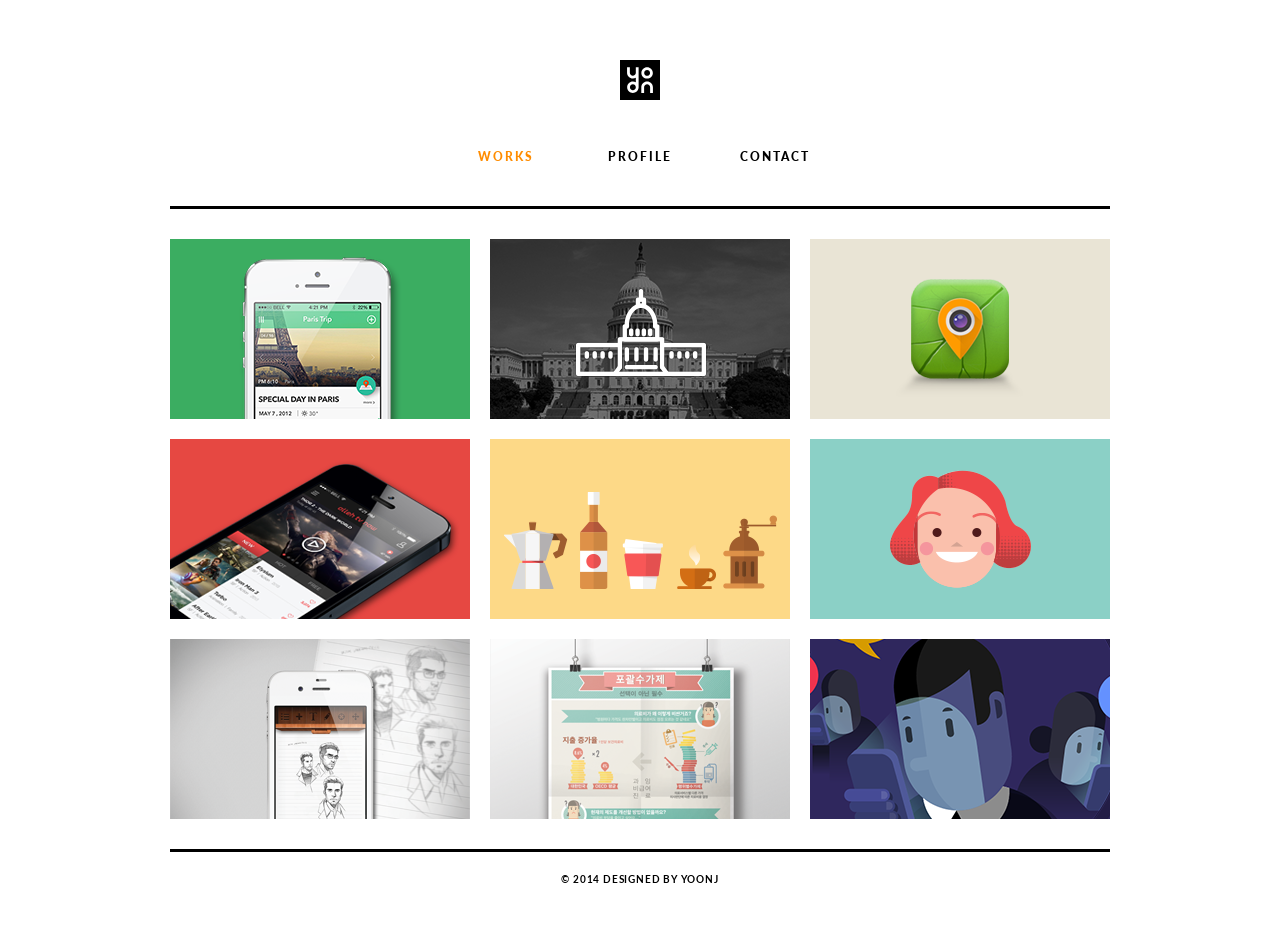
==== index.html @ b0f19c1f "08/25" ====
<!DOCTYPE html>
<!--[if lt IE 7]>      <html class="no-js lt-ie9 lt-ie8 lt-ie7"> <![endif]-->
<!--[if IE 7]>         <html class="no-js lt-ie9 lt-ie8"> <![endif]-->
<!--[if IE 8]>         <html class="no-js lt-ie9"> <![endif]-->
<!--[if gt IE 8]><!--> <html class="no-js"> <!--<![endif]-->
<head>
    <meta charset="utf-8">
    <meta http-equiv="X-UA-Compatible" content="IE=edge">
    <title></title>
    <meta name="description" content="">
    <meta name="viewport" content="width=device-width, initial-scale=1">

    <!-- Place favicon.ico and apple-touch-icon.png in the root directory -->

    <link rel="stylesheet" href="css/normalize.css">
    <link rel="stylesheet" href="css/reset.css"/>
    <link rel="stylesheet" href="css/main.css">
    <script src="js/vendor/modernizr-2.6.2.min.js"></script>
    <link href='http://fonts.googleapis.com/css?family=Lato:400,700,900' rel='stylesheet' type='text/css'>
</head>
<body>
<!--[if lt IE 7]>
<p class="browsehappy">You are using an <strong>outdated</strong> browser. Please <a href="http://browsehappy.com/">upgrade your browser</a> to improve your experience.</p>
<![endif]-->

<!-- Add your site or application content here -->
<header class="x-major">
    <div class="x-mobile">
        <h1 class="x-logo-wrap">
            <a class="x-logo ir" href="index.html">logo</a>
        </h1>
        <nav>
            <ul>
                <li class="x-align-middle" style="text-align: left">
                    <a href="." class="x-align-block" style="color: darkorange" >Works</a>
                </li>
                <li class="x-align-middle">
                    <a href="." class="x-align-block">Profile</a>
                </li>
                <li class="x-align-middle" style="text-align: right">
                    <a href="." class="x-align-block">Contact</a>
                </li>
            </ul>
        </nav>
    </div>

    <div class="x-com">
        <h1 class="x-logo-wrap">
            <a class="x-logo ir" href="index.html">logo</a>
        </h1>
        <nav>
            <ul>
                <li class="x-align-middle">
                    <a href="." class="x-align-block" style="color: darkorange">Works</a>
                </li>
                <li class="x-align-middle">
                    <a href="." class="x-align-block">Profile</a>
                </li>
                <li class="x-align-middle">
                    <a href="." class="x-align-block">Contact</a>
                </li>
            </ul>
        </nav>
    </div>
</header>




<style>
/*========================= 모바일 스크린 영역 ================================================= */
    .container{
        max-width: 340px;
        margin: 30px auto 30px auto;
        /*background-color: bisque;*/
    }
    .box{
        width: 340px;
        height: 204px;
        float: none;
        margin: 0 auto 20px auto;
        padding: 0px;
        box-sizing: border-box;
        display: block;
    }
    .box-2{
        width: 340px;
        height: 204px;
        float: none;
        padding: 0px;
        margin-bottom: 20px;
        display: block;
        box-sizing: border-box;
    }
    /*.box .img {
        width: 100%;
        padding-top: 100%;
        background-size: cover;
        background-position: center;
    }*/
    .with-img{
        padding-top: 0;
    }

    .footer{
        max-width: 340px;
        margin: 0 auto;
        display: block;
        border-top: 3.5px solid rgba(0, 0, 0, 1);
        height: 47px;
        background-position: center;
        text-align: center;
    }

    .footer .x-align-block{
        margin-top: 20px;
        display: inline-block;
        height: 80px;
        color: rgba(0, 0, 0, 1);
        letter-spacing: 0.5px;
        font-size: 10px;
        font-family: "Lato";
        font-weight: 700;
        text-transform: uppercase;
    }

    /*여기서부터 모바일 1단일 때의 transition 효과*/
    h1 {
        display: inline-block;
        padding: 0px;
        margin: 0px;
        font-family: "Lato";
        font-weight: 700;
    }

    .caption-style-1 {
        list-style-type: none;
        margin: 0px;
        padding: 0px;

    }

    .caption-style-1 li {
        float: left;
        padding: 0px;
        position: relative;
        overflow: hidden;
    }

    .caption-style-1 li:hover .caption {
        opacity: 1;

    }

    .caption-style-1 img {
        margin: 0px;
        padding: 0px;
        float: left;
        z-index: 4;
    }

    .caption-style-1 .caption {
        cursor: pointer;
        position: absolute;
        opacity: 0;
        -webkit-transition: all 0.3s ease-in-out;
        -moz-transition: all 0.3s ease-in-out;
        -o-transition: all 0.3s ease-in-out;
        -ms-transition: all 0.3s ease-in-out;
        transition: all 0.5s ease-in-out;

    }

    .caption-style-1 .blur {
        background-color: rgba(0, 0, 0, 0.7);
        height: 204px;
        width: 340px;
        z-index: 5;
        position: absolute;
    }

    .caption-style-1 .caption-text h1 {
        vertical-align: middle;
        text-transform: uppercase;
        font-size: 16px;
        letter-spacing: 1.5px;
    }

    .caption-style-1 .caption-text {
        display: inline-block;
        z-index: 10;
        color: #fff;
        position: absolute;
        text-align: center;
        vertical-align: middle;
        width: 340px;
        height: 204px;
    }

    .caption-style-1 .caption-text:before {
        width: 0;
        height: 100%;
        content: '';
        vertical-align: middle;
        display: inline-block;
        margin-left: -0.25em;
    }
    .caption {
        left: 0;
        top: 0;
    }



/*========================= 컴퓨터 스크린 영역 ================================================= */

    @media only screen and (min-width: 960px) {
        /* 여기는 컴퓨터 스크린 영역 - Lier, 2014. 8. 14. 오후 6:43 */
        /*.box {
            width: 33.3%;
        }*/

        header.x-major {
            border-bottom: 3.5px solid rgba(0, 0, 0, 1);
            max-width: 940px;
        }

        .x-mobile {
            display: none;
        }

        .x-com {
            display: block;
        }

        .x-com nav ul li{
            width: 130px;
            height: 100px;
            /*background-color: red;*/
        }

        .description-title {
            max-width: 940px;
            margin: 30px auto 30px auto;
        }

        .container {
            max-width: 940px;
            margin: 30px auto 10px auto;
            /*background-color: royalblue;*/
        }

        .box {
            width: 300px;
            height: 180px;
            float: left;
            margin: 0 20px 20px 0;
            padding: 0px;
            box-sizing: border-box;
        }

        .box-2 {
            width: 300px;
            height: 180px;
            float: left;
            margin: 0 0 20px 0;
            padding: 0px;
            box-sizing: border-box;
        }

        .box .img {
            width: 100%;
            padding-top: 100%;
            background-size: cover;
            background-position: center;
        }

        .with-img {
            padding-top: 0;
        }

        .footer {
            max-width: 940px;
            display: block;
            border-top: 3px solid rgba(0, 0, 0, 1);
            height: 47px;
            background-position: center;
            text-align: center;
        }

        .footer .x-align-block {
            display: inline-block;
            height: 80px;
            color: rgba(0, 0, 0, 1);
            letter-spacing: 0.8px;
            font-size: 10px;
            font-family: "Lato";
            font-weight: 700;
            text-transform: uppercase;
        }

        /*여기서부터 웹 3단일 때의 transition 효과*/
        h1 {
            display: inline-block;
            padding: 0px;
            margin: 0px;
            font-family: "Lato";
            font-weight: 700;
        }
        .caption-style-1 {
            list-style-type: none;
            margin: 0px;
            padding: 0px;
        }
        .caption-style-1 li {
            float: left;
            padding: 0px;
            position: relative;
            overflow: hidden;
        }
        .caption-style-1 li:hover .caption {
            opacity: 1;

        }
        .caption-style-1 img {
            margin: 0px;
            padding: 0px;
            float: left;
            z-index: 4;
        }
        .caption-style-1 .caption {
            cursor: pointer;
            position: absolute;
            opacity: 0;
            -webkit-transition: all 0.3s ease-in-out;
            -moz-transition: all 0.3s ease-in-out;
            -o-transition: all 0.3s ease-in-out;
            -ms-transition: all 0.3s ease-in-out;
            transition: all 0.3s ease-in-out;
        }
        .caption-style-1 .blur {
            background-color: rgba(0, 0, 0, 0.7);
            height: 180px;
            width: 300px;
            z-index: 5;
            position: absolute;
        }
        .caption-style-1 .caption-text h1 {
            vertical-align: middle;
            text-transform: uppercase;
            font-size: 16px;
            letter-spacing: 1.5px;
        }
        .caption-style-1 .caption-text {
            display: inline-block;
            z-index: 10;
            color: #fff;
            position: absolute;
            text-align: center;
            vertical-align: middle;
            width: 300px;
            height: 180px;
        }
        .caption-style-1 .caption-text:before {
            width: 0;
            height: 100%;
            content: '';
            vertical-align: middle;
            display: inline-block;
            margin-left: -0.25em;
        }

        .caption {
            left: 0;
            top: 0;
        }
    }


/*========================= 타블렛 스크린 영역 ================================================= */

    @media only screen and (min-width: 705px) and (max-width: 959px) {
        /* 여기는 타블렛 정도의 영역 - Lier, 2014. 8. 14. 오후 6:44 */

        header.x-major {
            border-bottom: 3.5px solid rgba(0, 0, 0, 1);
            max-width: 620px;
        }


        .container {
            max-width: 670px;
            margin: 30px auto 0px auto;
            /*background-color: royalblue;*/
        }

        .box {
            width: 300px;
            height: 180px;
            float: left;
            margin: 0 20px 20px 0;
            padding: 0px;
            box-sizing: border-box;
        }

        .box-2 {
            width: 300px;
            height: 180px;
            float: none;
            margin: 0 20px 20px 0;
            padding: 0px;
            box-sizing: border-box;
        }

        .footer {
            max-width: 620px;
            display: block;
            border-top: 3px solid rgba(0, 0, 0, 1);
            height: 47px;
            background-position: center;
            text-align: center;
        }

        /*여기서부터 2단일 때의 transition 효과*/

        .caption {
            margin: 0 20px 20px 0;
        }

        h1 {
            display: inline-block;
            padding: 0px;
            margin: 0px;
            font-family: "Lato";
            font-weight: 700;
        }

        .caption-style-1 {
            list-style-type: none;
            margin: 0 0 0 25px;
            padding: 0px;

        }

        .caption-style-1 li {
            float: left;
            padding: 0px;
            position: relative;
            overflow: hidden;
        }

        .caption-style-1 li:hover .caption {
            opacity: 1;

        }

        .caption-style-1 img {
            margin: 0px;
            padding: 0px;
            float: left;
            z-index: 4;
        }

        .caption-style-1 .caption {
            cursor: pointer;
            position: absolute;
            opacity: 0;
            -webkit-transition: all 0.3s ease-in-out;
            -moz-transition: all 0.3s ease-in-out;
            -o-transition: all 0.3s ease-in-out;
            -ms-transition: all 0.3s ease-in-out;
            transition: all 0.5s ease-in-out;

        }

        .caption-style-1 .blur {
            background-color: rgba(0, 0, 0, 0.7);
            height: 180px;
            width: 300px;
            z-index: 5;
            position: absolute;
        }

        .caption-style-1 .caption-text h1 {
            vertical-align: middle;
            text-transform: uppercase;
            font-size: 16px;
            letter-spacing: 1.5px;
        }

        .caption-style-1 .caption-text {
            display: inline-block;
            z-index: 10;
            color: #fff;
            position: absolute;
            text-align: center;
            vertical-align: middle;
            width: 300px;
            height: 180px;
        }

        .caption-style-1 .caption-text:before {
            width: 0;
            height: 100%;
            content: '';
            vertical-align: middle;
            display: inline-block;
            margin-left: -0.25em;
        }
        .caption {
            left: 0;
            top: 0;
        }
    }

</style>

<div class="container clearfix">
    <ul class="caption-style-1">
        <li>
            <a class="box with-img" href="css/ato.png">
                <img src="css/ato.png" width="100%" height="100%"/>
            </a>

            <a class="caption" href="work.html">
                <div class="blur"></div>
                <div class="caption-text">
                    <h1>ATO App</h1>
                </div>
            </a>
        </li>
        <li>
            <a class="box with-img" href="css/tour_icon.png">
                <img src="css/tour_icon.png" width="100%" height="100%"/>
            </a>
            <a class="caption" href="tour_icon.html">
                <div class="blur"></div>
                <div class="caption-text">
                    <h1>Touristic icons</h1>
                </div>
            </a>
        </li>
        <li>
            <a class="box-2 with-img" href="css/ecotour.png">
                <img src="css/ecotour.png" width="100%" height="100%"/>
            </a>
            <a class="caption" href=".">
                <div class="blur"></div>
                <div class="caption-text">
                    <h1>ECOTOUR app</h1>
                </div>
            </a>
        </li>
        <li>
            <a class="box with-img" href="css/kt.png">
                <img src="css/kt.png" width="100%" height="100%"/>
            </a>
            <a class="caption" href=".">
                <div class="blur"></div>
                <div class="caption-text">
                    <h1>OLLEH TV app</h1>
                </div>
            </a>
        </li>
        <li>
            <a class="box with-img" href="css/twomen_cafe.png">
                <img src="css/twomen_cafe.png" width="100%" height="100%"/>
            </a>
            <a class="caption" href=".">
                <div class="blur"></div>
                <div class="caption-text">
                    <h1>Twomen's cafe graphic</h1>
                </div>
            </a>
        </li>
        <li>
            <a class="box-2 with-img" href="css/birthday_card.png">
                <img src="css/birthday_card.png" width="100%" height="100%"/>
            </a>
            <a class="caption" href="">
                <div class="blur"></div>
                <div class="caption-text">
                    <h1>Birthday card</h1>
                </div>
            </a>
        </li>
        <li>
            <a class="box with-img" href="css/lolnote.png">
                <img src="css/lolnote.png" width="100%" height="100%"/>
            </a>
            <a class="caption" href=".">
                <div class="blur"></div>
                <div class="caption-text">
                    <h1>Lolnote app</h1>
                </div>
            </a>
        </li>
        <li>
            <a class="box with-img" href="css/info.png">
                <img src="css/info.png" width="100%" height="100%"/>
            </a>
            <a class="caption" href=".">
                <div class="blur"></div>
                <div class="caption-text">
                    <h1>medical infographic</h1>
                </div>
            </a>
        </li>
        <li>
            <a class="box-2 with-img" href="css/no_smart.png">
                <img src="css/no_smart.png" width="100%" height="100%"/>
            </a>
            <a class="caption" href=".">
                <div class="blur"></div>
                <div class="caption-text">
                    <h1>Ain't no smart</h1>
                </div>
            </a>
        </li>

    </ul>
</div>

<footer class="footer">
        <a class="x-align-block">© 2014 Designed by YoonJ</a>
    </li>
</footer>

<script src="//ajax.googleapis.com/ajax/libs/jquery/1.10.2/jquery.min.js"></script>
<script>window.jQuery || document.write('<script src="js/vendor/jquery-1.10.2.min.js"><\/script>')</script>
<script src="js/plugins.js"></script>
<script src="js/main.js"></script>

<!-- Google Analytics: change UA-XXXXX-X to be your site's ID. -->
<script>
    (function(b,o,i,l,e,r){b.GoogleAnalyticsObject=l;b[l]||(b[l]=
            function(){(b[l].q=b[l].q||[]).push(arguments)});b[l].l=+new Date;
        e=o.createElement(i);r=o.getElementsByTagName(i)[0];
        e.src='//www.google-analytics.com/analytics.js';
        r.parentNode.insertBefore(e,r)}(window,document,'script','ga'));
    ga('create','UA-XXXXX-X');ga('send','pageview');
</script>
</body>
</html>
---- css/main.css ----
/*! HTML5 Boilerplate v4.3.0 | MIT License | http://h5bp.com/ */

/*
 * What follows is the result of much research on cross-browser styling.
 * Credit left inline and big thanks to Nicolas Gallagher, Jonathan Neal,
 * Kroc Camen, and the H5BP dev community and team.
 */

/* ==========================================================================
   Base styles: opinionated defaults
   ========================================================================== */

html,
button,
input,
select,
textarea {
    color: #222;
}

html {
    font-size: 1em;
    line-height: 1.4;
}

/*
 * Remove text-shadow in selection highlight: h5bp.com/i
 * These selection rule sets have to be separate.
 * Customize the background color to match your design.
 */

::-moz-selection {
    background: #b3d4fc;
    text-shadow: none;
}

::selection {
    background: #b3d4fc;
    text-shadow: none;
}

/*
 * A better looking default horizontal rule
 */

hr {
    display: block;
    height: 1px;
    border: 0;
    border-top: 1px solid #ccc;
    margin: 1em 0;
    padding: 0;
}

/*
 * Remove the gap between images, videos, audio and canvas and the bottom of
 * their containers: h5bp.com/i/440
 */

audio,
canvas,
img,
video {
    vertical-align: middle;
}

/*
 * Remove default fieldset styles.
 */

fieldset {
    border: 0;
    margin: 0;
    padding: 0;
}

/*
 * Allow only vertical resizing of textareas.
 */






/*링크된 글에 밑줄 지울때 사용*/
a{
    text-decoration: none;
}

.x-mobile {
    display: block;
}

.x-com {
    display: none;
}

.x-logo {
    display: inline-block;
    background-repeat: no-repeat;
    background-position: center;
    background-size: cover;
}

header.x-major .x-align-middle{
    display: inline-block;
    /*background-color: red;*/
}

.x-align-middle:before {
    width: 0;
    height: 100%;
    content: '';
    vertical-align: middle;
    text-align: left;
    display: inline-block;
    margin-left: -0.25em;
}

header.x-major{
    text-align: center;
    background-position: center;
    margin: 0 auto;
}

header.x-major .x-logo-wrap .x-logo{
    width: 40px;
    height: 40px;
    margin-top: 60px;
    background-image: url("yoonjlogo2.svg");
    transition: background 0.4s ease-in;
}

header.x-major .x-logo-wrap .x-logo:hover{
    width: 40px;
    height: 40px;
    background-image: url("yoonjlogo.svg");
    transition: background 0.4s ease-in;
}

header.x-major nav ul li a{
    color: rgba(0, 0, 0, 1);
    letter-spacing: 2px;
    font-size: 12px;
    font-family: "Lato";
    text-transform: uppercase;
    font-weight: 900;
    transition: all 0.5s ease-in;
}

header.x-major nav ul li a:hover{
    color: darkorange;
    transition: all 0.2s ease-in;
}

/*header.x-major nav ul li a{
    display: inline-block;
}*/

.x-mobile nav ul li{
    width: 110px;
    height: 100px;
}


header.x-major {
    border-bottom: 3.5px solid rgba(0, 0, 0, 1);
    max-width: 340px;
}


textarea {
    resize: vertical;
}

.container{
    /*background-color: red;*/
    /*margin: 0 auto;*/
}

.text-clearfix{
    width: 340px;
    height: 360px;
}

.text-clearfix .x-title .y-align-middle .y-align-block{
    color: rgba(0, 0, 0, 1);
    letter-spacing: 1px;
    font-size: 32px;
    font-family: "Lato";
    text-decoration: none;
    text-transform: uppercase;
    font-weight: 900;
}

.text-clearfix .x-title .y-align-middle .y-align-sub{
    color: rgba(0, 0, 0, 1);
    margin: 10px 0 0 0;
    letter-spacing: 0px;
    font-size: 16px;
    font-family: "Helvetica Neue";
    text-decoration: none;
    text-transform: none;
    font-weight: 500;
}

.y-align-middle{
    display: inline-block;
    width: 300px;
    height: 110px;
    /*background-color: red;*/
    vertical-align: middle;
}
.z-align-middle{
    display: inline-block;
    margin: 0 0 0 0;
    width: 340px;
    height: 110px;
    /*background-color: red;*/
    vertical-align: middle;
}

.z-align-block {
    color: rgba(0, 0, 0, 1);
    letter-spacing: -0.2px;
    font-size: 16px;
    font-family: "Helvetica Neue";
    text-decoration: none;
    font-weight: 200;
    line-height: 1.6em;
    /*background-color: red;*/
}
.x-align-block {
    display: inline-block;
    /*vertical-align: middle;*/
}
.x-bottom-menu{
    margin: 10px auto 10px auto;
}
.x-bottom-menu nav ul li{
    width: 120px;
    height: 50px;
}

.x-bottom-menu nav ul li a{
    color: rgba(0, 0, 0, 1);
    letter-spacing: 1px;
    font-size: 12px;
    font-family: "Lato";
    text-transform: uppercase;
    font-weight: 600;
}

.footer{
    max-width: 340px;
    margin: 0 auto;
    display: block;
    border-top: 3.5px solid rgba(0, 0, 0, 1);
    height: 47px;
    background-position: center;
    text-align: center;
}

.footer .x-align-block{
    margin-top: 20px;
    display: inline-block;
    height: 80px;
    color: rgba(0, 0, 0, 1);
    letter-spacing: 0.5px;
    font-size: 10px;
    font-family: "Lato";
    font-weight: 700;
    text-transform: uppercase;
}
/*header.x-major .x-align-middle{
    display: inline-block;
    /*background-color: red;
}
/*.x-align-middle:before {
    width: 0;
    height: 100%;
    content: '';
    vertical-align: middle;
    display: inline-block;
    margin-left: -0.25em;
}*/



/* ==========================================================================
   Browse Happy prompt
   ========================================================================== */

.browsehappy {
    margin: 0.2em 0;
    background: #ccc;
    color: #000;
    padding: 0.2em 0;
}

/* ==========================================================================
   Author's custom styles
   ========================================================================== */











/* ==========================================================================
   Helper classes
   ========================================================================== */

/*
 * Image replacement
 */

.ir {
    background-color: transparent;
    border: 0;
    overflow: hidden;
    /* IE 6/7 fallback */
    *text-indent: -9999px;
}

.ir:before {
    content: "";
    display: block;
    width: 0;
    height: 150%;
}

/*
 * Hide from both screenreaders and browsers: h5bp.com/u
 */

.hidden {
    display: none !important;
    visibility: hidden;
}

/*
 * Hide only visually, but have it available for screenreaders: h5bp.com/v
 */

.visuallyhidden {
    border: 0;
    clip: rect(0 0 0 0);
    height: 1px;
    margin: -1px;
    overflow: hidden;
    padding: 0;
    position: absolute;
    width: 1px;
}

/*
 * Extends the .visuallyhidden class to allow the element to be focusable
 * when navigated to via the keyboard: h5bp.com/p
 */

.visuallyhidden.focusable:active,
.visuallyhidden.focusable:focus {
    clip: auto;
    height: auto;
    margin: 0;
    overflow: visible;
    position: static;
    width: auto;
}

/*
 * Hide visually and from screenreaders, but maintain layout
 */

.invisible {
    visibility: hidden;
}

/*
 * Clearfix: contain floats
 *
 * For modern browsers
 * 1. The space content is one way to avoid an Opera bug when the
 *    `contenteditable` attribute is included anywhere else in the document.
 *    Otherwise it causes space to appear at the top and bottom of elements
 *    that receive the `clearfix` class.
 * 2. The use of `table` rather than `block` is only necessary if using
 *    `:before` to contain the top-margins of child elements.
 */

.clearfix:before,
.clearfix:after {
    content: " "; /* 1 */
    display: table; /* 2 */
}

.clearfix:after {
    clear: both;
}

/*
 * For IE 6/7 only
 * Include this rule to trigger hasLayout and contain floats.
 */

.clearfix {
    *zoom: 1;
}

/* ==========================================================================
   EXAMPLE Media Queries for Responsive Design.
   These examples override the primary ('mobile first') styles.
   Modify as content requires.
   ========================================================================== */


/*모바일(1단)*/


/*웹(3단)*/
@media only screen and (min-width: 65em) {
}

/*패드(2단)*/
@media only screen and (min-width: 35em) and (max-width: 65em) {
}

    @media print,
    (-o-min-device-pixel-ratio: 5/4),
    (-webkit-min-device-pixel-ratio: 1.25),
    (min-resolution: 120dpi) {
        /* Style adjustments for high resolution devices */
    }

    /* ==========================================================================
       Print styles.
       Inlined to avoid required HTTP connection: h5bp.com/r
       ========================================================================== */
    @media print {
        * {
            background: transparent !important;
            color: #000 !important; /* Black prints faster: h5bp.com/s */
            box-shadow: none !important;
            text-shadow: none !important;
        }

        a,
        a:visited {
            text-decoration: underline;
        }

        a[href]:after {
            content: " (" attr(href) ")";
        }

        abbr[title]:after {
            content: " (" attr(title) ")";
        }

        /*
         * Don't show links for images, or javascript/internal links
         */
        .ir a:after,
        a[href^="javascript:"]:after,
        a[href^="#"]:after {
            content: "";
        }

        pre,
        blockquote {
            border: 1px solid #999;
            page-break-inside: avoid;
        }

        thead {
            display: table-header-group; /* h5bp.com/t */
        }

        tr,
        img {
            page-break-inside: avoid;
        }

        img {
            max-width: 100% !important;
        }

        @page {
            margin: 0.5cm;
        }

        p,
        h2,
        h3 {
            orphans: 3;
            widows: 3;
        }

        h2,
        h3 {
            page-break-after: avoid;
        }
    }
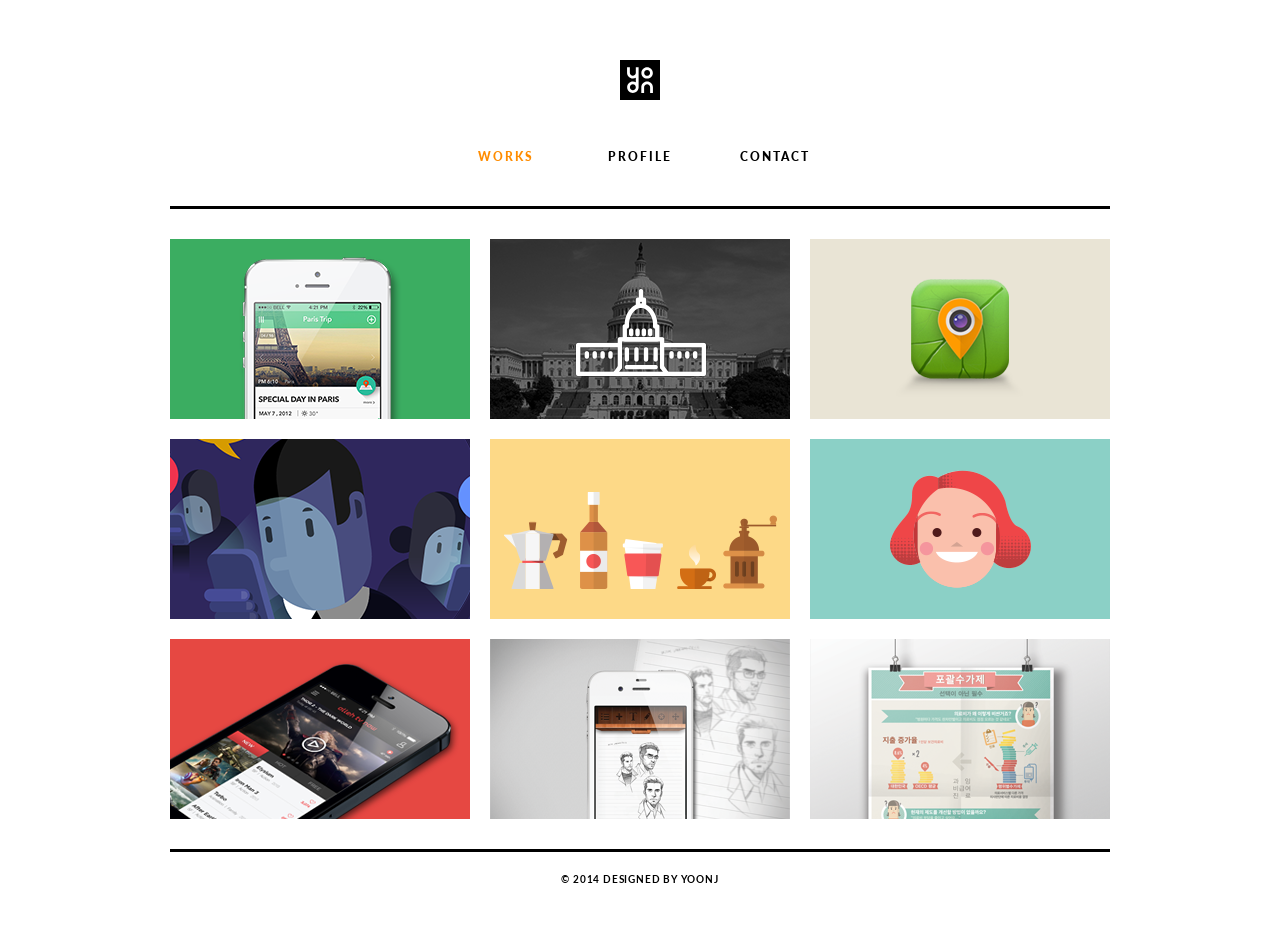
==== commit 33b63f40: "08/28" ====
--- a/index.html
+++ b/index.html
@@ -34,7 +34,7 @@
                 <li class="x-align-middle" style="text-align: left">
                     <a href="." class="x-align-block" style="color: darkorange" >Works</a>
                 </li>
-                <li class="x-align-middle">
+                <li class="x-align-middle" style="margin: 0 -5px 0 -5px">
                     <a href="." class="x-align-block">Profile</a>
                 </li>
                 <li class="x-align-middle" style="text-align: right">
@@ -70,13 +70,13 @@
 <style>
 /*========================= 모바일 스크린 영역 ================================================= */
     .container{
-        max-width: 340px;
-        margin: 30px auto 30px auto;
+        max-width: 300px;
+        margin: 30px auto 10px auto;
         /*background-color: bisque;*/
     }
     .box{
-        width: 340px;
-        height: 204px;
+        width: 300px;
+        height: 180px;
         float: none;
         margin: 0 auto 20px auto;
         padding: 0px;
@@ -84,8 +84,8 @@
         display: block;
     }
     .box-2{
-        width: 340px;
-        height: 204px;
+        width: 300px;
+        height: 180px;
         float: none;
         padding: 0px;
         margin-bottom: 20px;
@@ -103,7 +103,7 @@
     }
 
     .footer{
-        max-width: 340px;
+        max-width: 300px;
         margin: 0 auto;
         display: block;
         border-top: 3.5px solid rgba(0, 0, 0, 1);
@@ -173,8 +173,8 @@
 
     .caption-style-1 .blur {
         background-color: rgba(0, 0, 0, 0.7);
-        height: 204px;
-        width: 340px;
+        width: 300px;
+        height: 180px;
         z-index: 5;
         position: absolute;
     }
@@ -193,8 +193,8 @@
         position: absolute;
         text-align: center;
         vertical-align: middle;
-        width: 340px;
-        height: 204px;
+        width: 300px;
+        height: 180px;
     }
 
     .caption-style-1 .caption-text:before {
@@ -390,7 +390,7 @@
 
         .container {
             max-width: 670px;
-            margin: 30px auto 0px auto;
+            margin: 30px auto 10px auto;
             /*background-color: royalblue;*/
         }
 
@@ -518,10 +518,9 @@
 <div class="container clearfix">
     <ul class="caption-style-1">
         <li>
-            <a class="box with-img" href="css/ato.png">
+            <a class="box with-img" href="work.html">
                 <img src="css/ato.png" width="100%" height="100%"/>
             </a>
-
             <a class="caption" href="work.html">
                 <div class="blur"></div>
                 <div class="caption-text">
@@ -530,9 +529,10 @@
             </a>
         </li>
         <li>
-            <a class="box with-img" href="css/tour_icon.png">
+            <a class="box with-img" href="tour_icon.html">
                 <img src="css/tour_icon.png" width="100%" height="100%"/>
             </a>
+
             <a class="caption" href="tour_icon.html">
                 <div class="blur"></div>
                 <div class="caption-text">
@@ -544,10 +544,43 @@
             <a class="box-2 with-img" href="css/ecotour.png">
                 <img src="css/ecotour.png" width="100%" height="100%"/>
             </a>
-            <a class="caption" href=".">
-                <div class="blur"></div>
-                <div class="caption-text">
-                    <h1>ECOTOUR app</h1>
+            <a class="caption" href="tour_icon.html">
+                <div class="blur"></div>
+                <div class="caption-text">
+                    <h1>Ecotour App</h1>
+                </div>
+            </a>
+        </li>
+        <li>
+            <a class="box with-img" href="css/no_smart.png">
+                <img src="css/no_smart.png" width="100%" height="100%"/>
+            </a>
+            <a class="caption" href="no_smart.html">
+                <div class="blur"></div>
+                <div class="caption-text">
+                    <h1>Ain't no smart</h1>
+                </div>
+            </a>
+        </li>
+        <li>
+            <a class="box with-img" href="css/twomen_cafe.png">
+                <img src="css/twomen_cafe.png" width="100%" height="100%"/>
+            </a>
+            <a class="caption" href="twomen.html">
+                <div class="blur"></div>
+                <div class="caption-text">
+                    <h1>Twomen's cafe graphic</h1>
+                </div>
+            </a>
+        </li>
+        <li>
+            <a class="box-2 with-img" href="css/birthday_card.png">
+                <img src="css/birthday_card.png" width="100%" height="100%"/>
+            </a>
+            <a class="caption" href="birthday_card.html">
+                <div class="blur"></div>
+                <div class="caption-text">
+                    <h1>Birthday card</h1>
                 </div>
             </a>
         </li>
@@ -563,28 +596,6 @@
             </a>
         </li>
         <li>
-            <a class="box with-img" href="css/twomen_cafe.png">
-                <img src="css/twomen_cafe.png" width="100%" height="100%"/>
-            </a>
-            <a class="caption" href=".">
-                <div class="blur"></div>
-                <div class="caption-text">
-                    <h1>Twomen's cafe graphic</h1>
-                </div>
-            </a>
-        </li>
-        <li>
-            <a class="box-2 with-img" href="css/birthday_card.png">
-                <img src="css/birthday_card.png" width="100%" height="100%"/>
-            </a>
-            <a class="caption" href="">
-                <div class="blur"></div>
-                <div class="caption-text">
-                    <h1>Birthday card</h1>
-                </div>
-            </a>
-        </li>
-        <li>
             <a class="box with-img" href="css/lolnote.png">
                 <img src="css/lolnote.png" width="100%" height="100%"/>
             </a>
@@ -596,7 +607,7 @@
             </a>
         </li>
         <li>
-            <a class="box with-img" href="css/info.png">
+            <a class="box-2 with-img" href="css/info.png">
                 <img src="css/info.png" width="100%" height="100%"/>
             </a>
             <a class="caption" href=".">
@@ -606,18 +617,6 @@
                 </div>
             </a>
         </li>
-        <li>
-            <a class="box-2 with-img" href="css/no_smart.png">
-                <img src="css/no_smart.png" width="100%" height="100%"/>
-            </a>
-            <a class="caption" href=".">
-                <div class="blur"></div>
-                <div class="caption-text">
-                    <h1>Ain't no smart</h1>
-                </div>
-            </a>
-        </li>
-
     </ul>
 </div>
 
--- a/css/main.css
+++ b/css/main.css
@@ -159,14 +159,15 @@
 }*/
 
 .x-mobile nav ul li{
-    width: 110px;
+    width: 90px;
     height: 100px;
+    /*background-color: red;*/
 }
 
 
 header.x-major {
     border-bottom: 3.5px solid rgba(0, 0, 0, 1);
-    max-width: 340px;
+    max-width: 300px;
 }
 
 
@@ -180,8 +181,9 @@
 }
 
 .text-clearfix{
-    width: 340px;
-    height: 360px;
+    width: 300px;
+    height: 100%;
+    margin-bottom: 30px;
 }
 
 .text-clearfix .x-title .y-align-middle .y-align-block{
@@ -208,15 +210,15 @@
 .y-align-middle{
     display: inline-block;
     width: 300px;
-    height: 110px;
+    height: 100px;
     /*background-color: red;*/
     vertical-align: middle;
 }
 .z-align-middle{
     display: inline-block;
-    margin: 0 0 0 0;
-    width: 340px;
-    height: 110px;
+    margin: 0 0 30px 0;
+    width: 300px;
+    height: 100%
     /*background-color: red;*/
     vertical-align: middle;
 }
@@ -253,7 +255,7 @@
 }
 
 .footer{
-    max-width: 340px;
+    max-width: 300px;
     margin: 0 auto;
     display: block;
     border-top: 3.5px solid rgba(0, 0, 0, 1);
